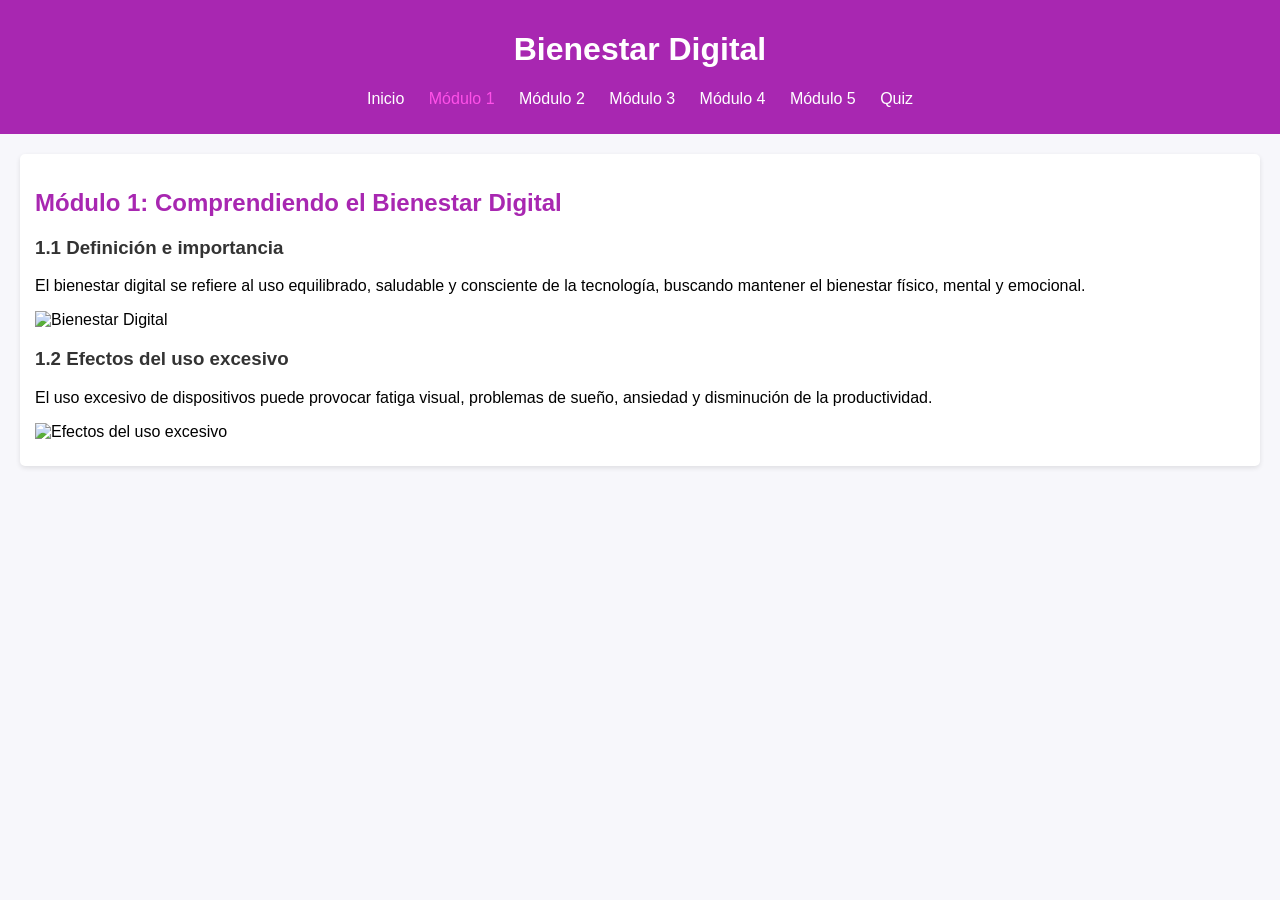
==== modulo1.html @ 59bbb8e1 "separando páginas" ====
<!DOCTYPE html>
<html lang="es">
<head>
    <meta charset="UTF-8">
    <title>Módulo 1 - Bienestar Digital</title>
    <link rel="stylesheet" href="style.css">
</head>

<body>

<header>
    <h1>Bienestar Digital</h1>
    <nav>
        <ul>
            <li><a href="index.html">Inicio</a></li>
            <li><a id="selected-item" href="modulo1.html">Módulo 1</a></li>
            <li><a href="modulo2.html">Módulo 2</a></li>
            <li><a href="modulo3.html">Módulo 3</a></li>
            <li><a href="modulo4.html">Módulo 4</a></li>
            <li><a href="modulo5.html">Módulo 5</a></li>
            <li><a href="quiz.html">Quiz</a></li>
        </ul>
    </nav>
</header>

<main>

<section>
    <h2>Módulo 1: Comprendiendo el Bienestar Digital</h2>

    <article>
        <h3>1.1 Definición e importancia</h3>
        <p>
            El bienestar digital se refiere al uso equilibrado, saludable y consciente de la tecnología,
            buscando mantener el bienestar físico, mental y emocional.
        </p>
        <img src="img/definicion.jpg" alt="Bienestar Digital">
    </article>

    <article>
        <h3>1.2 Efectos del uso excesivo</h3>
        <p>
            El uso excesivo de dispositivos puede provocar fatiga visual, problemas de sueño, ansiedad
            y disminución de la productividad.
        </p>
        <img src="img/efectos.jpg" alt="Efectos del uso excesivo">
    </article>

</section>

</main>

<script src="script.js"></script>
</body>
</html>
---- style.css ----
body {
    margin: 0;
    padding: 0;
    font-family: 'Segoe UI', Tahoma, sans-serif;
    background-color: #f7f7fb;
}

header {
    background-color: #a827b1;
    color: white;
    padding: 10px;
    text-align: center;
}

nav ul {
    list-style: none;
    padding: 0;
}

nav ul li {
    display: inline;
    margin: 0 10px;
}

nav ul li a {
    color: white;
    text-decoration: none;
}

main {
    padding: 20px;
}

section {
    margin-bottom: 30px;
    background-color: white;
    padding: 15px;
    border-radius: 5px;
    box-shadow: 0 2px 5px rgba(0, 0, 0, 0.1);
}

img {
    max-width: 100%;
    height: auto;
    display: block;
    margin: 10px 0;
}

#toHome {
    position: fixed;
    bottom: 20px;
    right: 20px;
    background-color: #a827b1;
    padding: 15px 20px;
    border-radius: 50px;
    text-decoration: none;
    font-size: 16px;
    font-weight: bold;
    box-shadow: 0 4px 6px rgba(0, 0, 0, 0.3);
    transition: all 0.3s ease;
    z-index: 1000;
}

#toHome a {
    text-decoration: none;
    color: white;
}

h1 {
    font-size: 32px;
}

h2 {
    color: #a827b1;
}

h3 {
    color: #333;
}

#selected-item {
    color: #ff50e9;
}
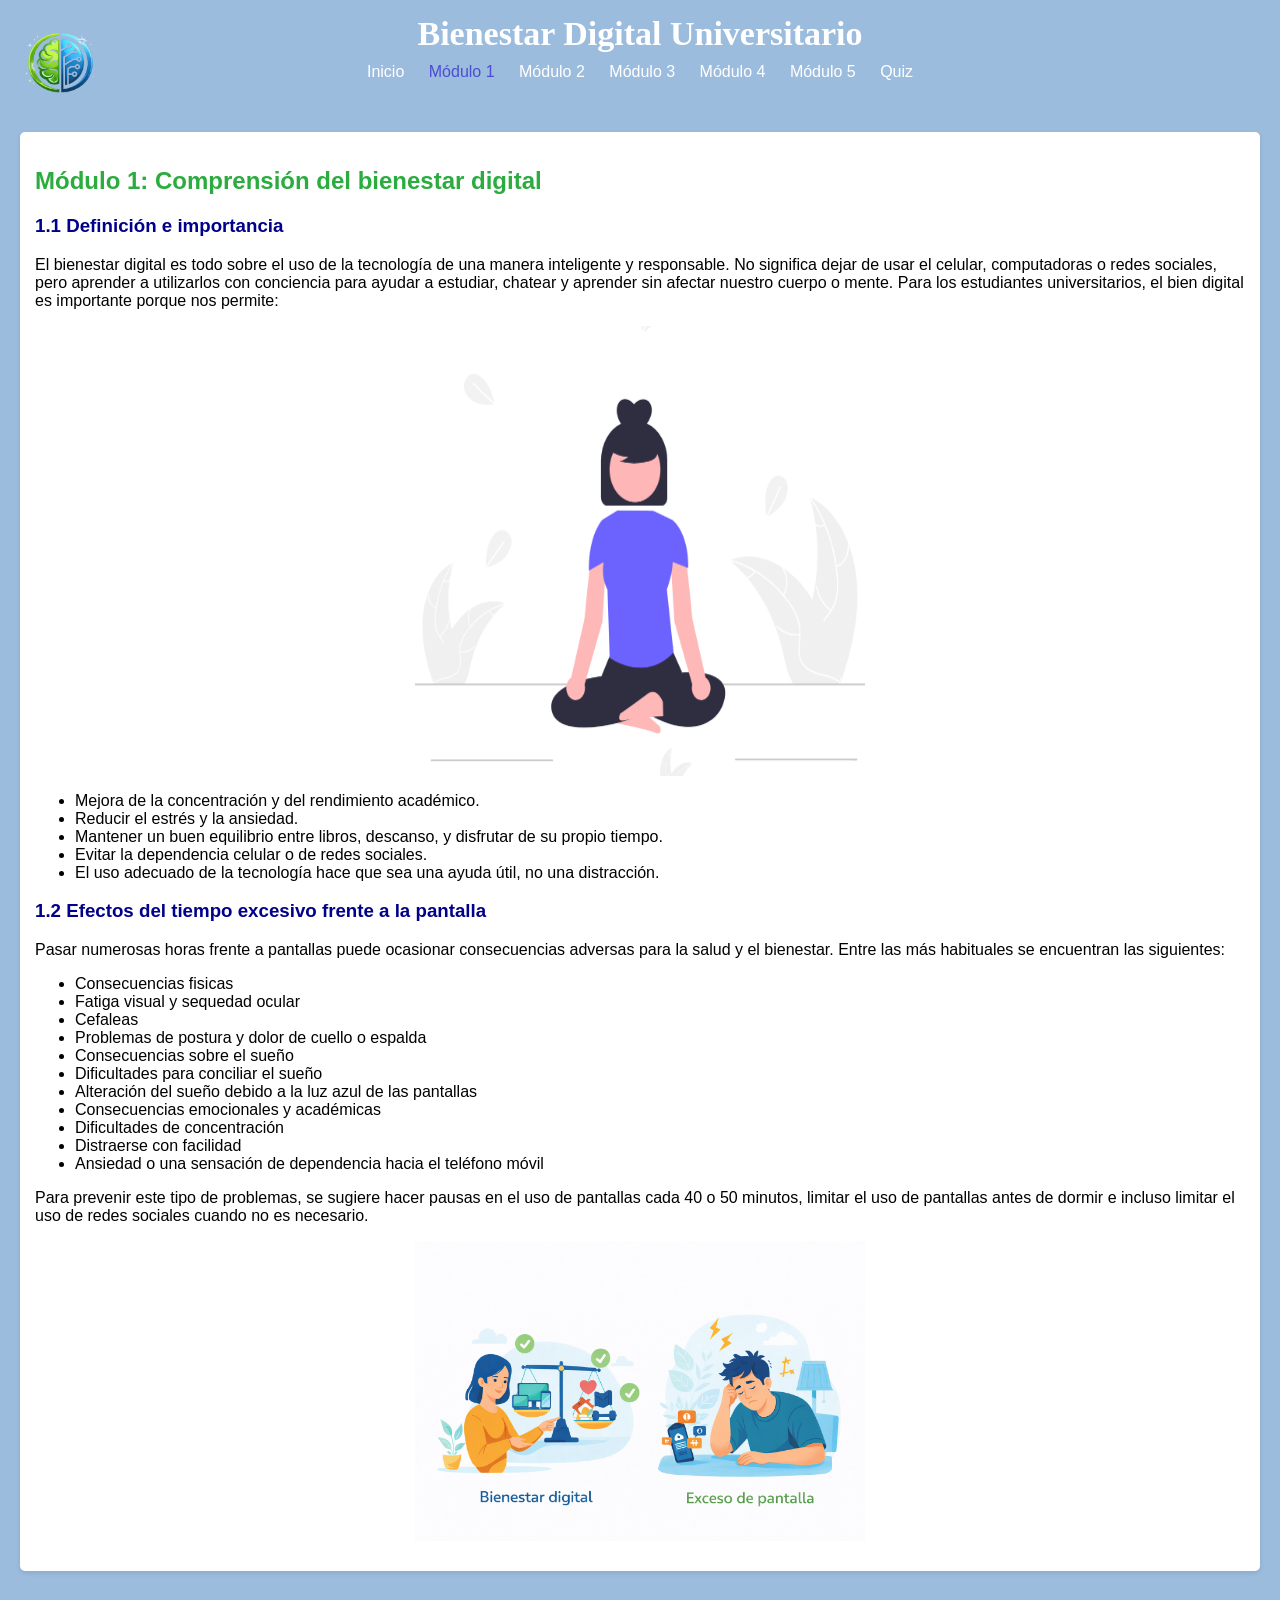
==== commit 06a6216d: "recursos" ====
--- a/modulo1.html
+++ b/modulo1.html
@@ -1,55 +1,102 @@
 <!DOCTYPE html>
+
 <html lang="es">
+
 <head>
     <meta charset="UTF-8">
-    <title>Módulo 1 - Bienestar Digital</title>
+    <title>Módulo 1 - Comprensión del bienestar digital</title>
     <link rel="stylesheet" href="style.css">
 </head>
 
 <body>
 
 <header>
-    <h1>Bienestar Digital</h1>
-    <nav>
-        <ul>
-            <li><a href="index.html">Inicio</a></li>
-            <li><a id="selected-item" href="modulo1.html">Módulo 1</a></li>
-            <li><a href="modulo2.html">Módulo 2</a></li>
-            <li><a href="modulo3.html">Módulo 3</a></li>
-            <li><a href="modulo4.html">Módulo 4</a></li>
-            <li><a href="modulo5.html">Módulo 5</a></li>
-            <li><a href="quiz.html">Quiz</a></li>
-        </ul>
-    </nav>
+    <img src="resources/Logo.png" alt="Logo" class="logo">
+    <h1>Bienestar Digital Universitario</h1>
+
+
+<nav>
+    <ul>
+        <li><a href="index.html">Inicio</a></li>
+        <li><a id="selected-item" href="modulo1.html">Módulo 1</a></li>
+        <li><a href="modulo2.html">Módulo 2</a></li>
+        <li><a href="modulo3.html">Módulo 3</a></li>
+        <li><a href="modulo4.html">Módulo 4</a></li>
+        <li><a href="modulo5.html">Módulo 5</a></li>
+        <li><a href="quiz.html">Quiz</a></li>
+    </ul>
+</nav>
+
 </header>
 
 <main>
 
 <section>
-    <h2>Módulo 1: Comprendiendo el Bienestar Digital</h2>
 
-    <article>
-        <h3>1.1 Definición e importancia</h3>
-        <p>
-            El bienestar digital se refiere al uso equilibrado, saludable y consciente de la tecnología,
-            buscando mantener el bienestar físico, mental y emocional.
-        </p>
-        <img src="img/definicion.jpg" alt="Bienestar Digital">
-    </article>
+<h2>Módulo 1: Comprensión del bienestar digital</h2>
 
-    <article>
-        <h3>1.2 Efectos del uso excesivo</h3>
-        <p>
-            El uso excesivo de dispositivos puede provocar fatiga visual, problemas de sueño, ansiedad
-            y disminución de la productividad.
-        </p>
-        <img src="img/efectos.jpg" alt="Efectos del uso excesivo">
-    </article>
+<article>
+
+<h3>1.1 Definición e importancia</h3>
+
+<p>
+El bienestar digital es todo sobre el uso de la tecnología de una manera inteligente y responsable.
+No significa dejar de usar el celular, computadoras o redes sociales, pero aprender a utilizarlos
+con conciencia para ayudar a estudiar, chatear y aprender sin afectar nuestro cuerpo o mente.
+Para los estudiantes universitarios, el bien digital es importante porque nos permite:
+</p>
+
+<img src="resources/Imagen 1.png" alt="Bienestar Digital" class="img1">
+
+<ul>
+<li>Mejora de la concentración y del rendimiento académico.</li>
+<li>Reducir el estrés y la ansiedad.</li>
+<li>Mantener un buen equilibrio entre libros, descanso, y disfrutar de su propio tiempo.</li>
+<li>Evitar la dependencia celular o de redes sociales.</li>
+<li>El uso adecuado de la tecnología hace que sea una ayuda útil, no una distracción.</li>
+</ul>
+
+</article>
+
+<article>
+
+<h3>1.2 Efectos del tiempo excesivo frente a la pantalla</h3>
+
+<p>
+Pasar numerosas horas frente a pantallas puede ocasionar consecuencias adversas para la salud y el
+bienestar. Entre las más habituales se encuentran las siguientes:
+</p>
+
+<ul>
+<li>Consecuencias fisicas</li>
+<li>Fatiga visual y sequedad ocular</li>
+<li>Cefaleas</li>
+<li>Problemas de postura y dolor de cuello o espalda</li>
+<li>Consecuencias sobre el sueño</li>
+<li>Dificultades para conciliar el sueño</li>
+<li>Alteración del sueño debido a la luz azul de las pantallas</li>
+<li>Consecuencias emocionales y académicas</li>
+<li>Dificultades de concentración</li>
+<li>Distraerse con facilidad</li>
+<li>Ansiedad o una sensación de dependencia hacia el teléfono móvil</li>
+</ul>
+<p>
+Para prevenir este tipo de problemas, se sugiere hacer pausas en el uso de pantallas cada 40 o 50
+minutos, limitar el uso de pantallas antes de dormir e incluso limitar el uso de redes sociales
+cuando no es necesario.
+</p>
+
+<img src="resources/Imagen 2.png" alt="Efectos del uso excesivo">
+
+
+
+</article>
 
 </section>
 
 </main>
 
 <script src="script.js"></script>
+
 </body>
-</html>+</html>
--- a/style.css
+++ b/style.css
@@ -2,14 +2,53 @@
     margin: 0;
     padding: 0;
     font-family: 'Segoe UI', Tahoma, sans-serif;
-    background-color: #f7f7fb;
+    background-color:#9cbcde;
+}
+/*#f7f7fb*/
+header {
+    background-color: #9cbcde;
+    color: white;
+    padding: 15px;
+    text-align: center;
+    position: relative;
 }
 
-header {
-    background-color: #a827b1;
+/* Logo a la izquierda */
+.logo {
+    position: absolute;
+    left: 20px;
+    top: 10px;
+    width: 80px;
+}
+
+/* Título centrado */
+header h1 {
+    margin: 0;
+    font-size: 34px;
+    font-family:cursive;
+  font-weight: 700;
+}
+
+/*Subtitulos*/
+article h3{
+    color:darkblue
+}
+/* Menú centrado debajo */
+nav ul {
+    list-style: none;
+    padding: 0;
+    margin-top: 10px;
+}
+
+nav ul li {
+    display: inline-block;
+    margin: 0 12px;
+}
+
+nav ul li a {
     color: white;
-    padding: 10px;
-    text-align: center;
+    text-decoration: none;
+    font-weight: 500;
 }
 
 nav ul {
@@ -39,11 +78,18 @@
     box-shadow: 0 2px 5px rgba(0, 0, 0, 0.1);
 }
 
+/*imagenes */
 img {
-    max-width: 100%;
+    max-width: 450px;   /* tamaño de las imágenes */
+    width: 100%;
     height: auto;
     display: block;
-    margin: 10px 0;
+    margin: 15px auto;  /* centra las imágenes */
+}
+
+.img1 {
+    margin: auto;
+    height: 450px;
 }
 
 #toHome {
@@ -71,7 +117,7 @@
 }
 
 h2 {
-    color: #a827b1;
+    color: #2bac3e;
 }
 
 h3 {
@@ -79,5 +125,5 @@
 }
 
 #selected-item {
-    color: #ff50e9;
+    color: #4c4cd4;
 }
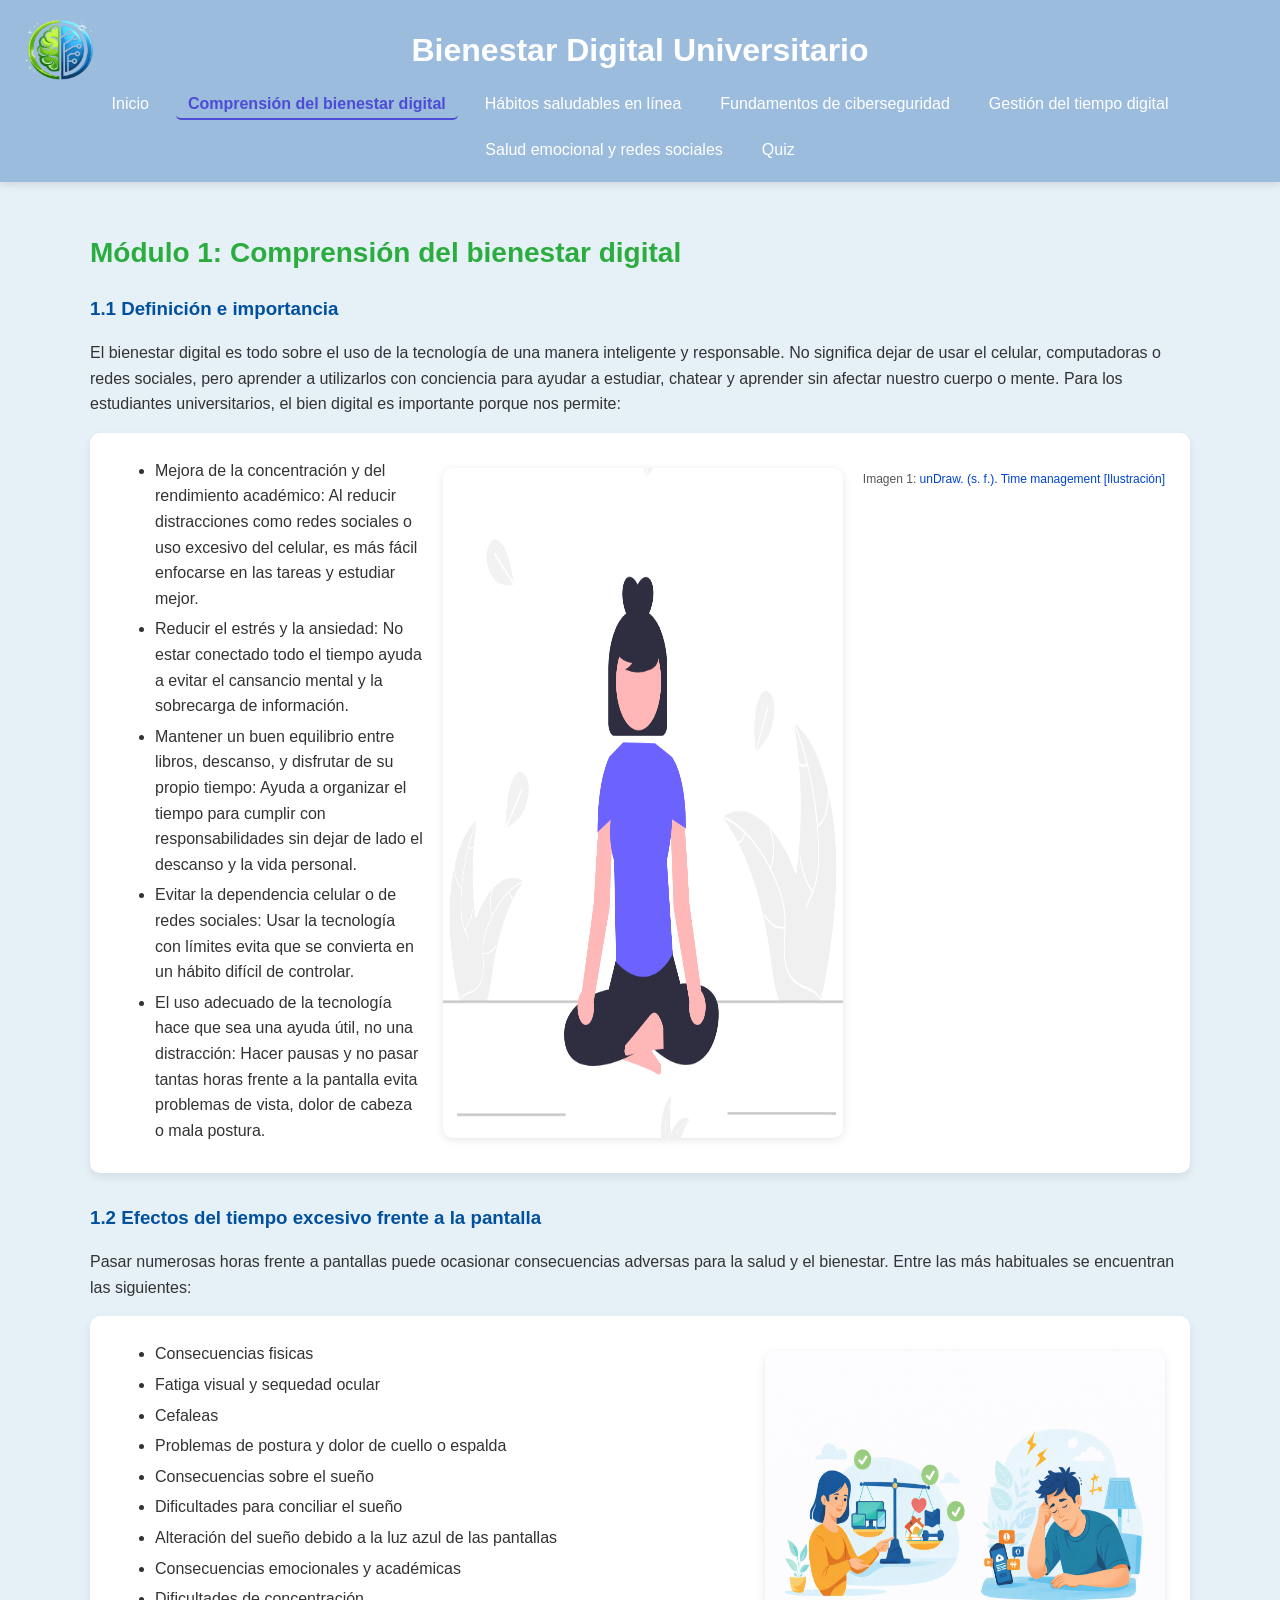
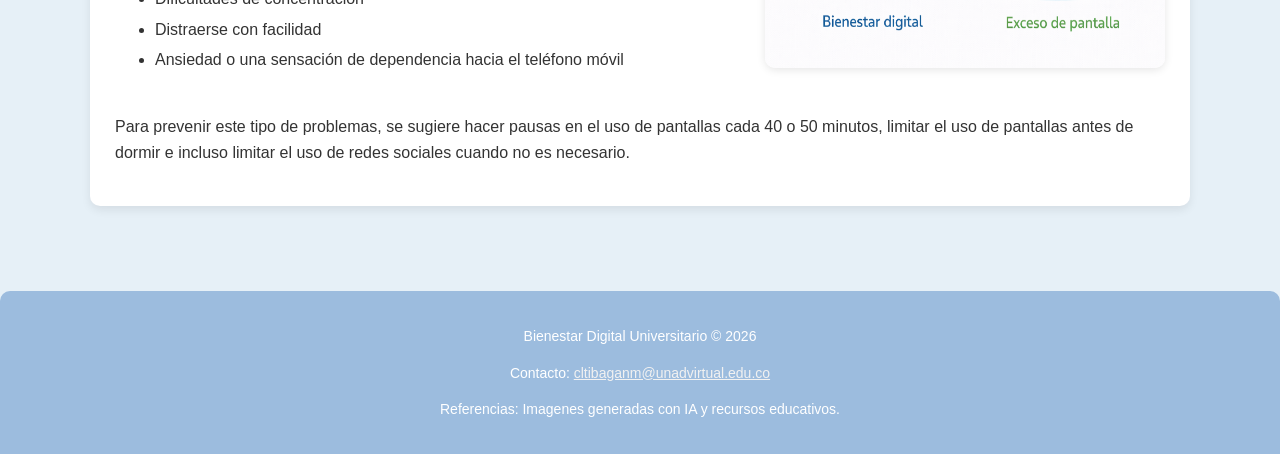
==== commit 93177f0d: "recursos" ====
--- a/modulo1.html
+++ b/modulo1.html
@@ -10,93 +10,104 @@
 
 <body>
 
-<header>
-    <img src="resources/Logo.png" alt="Logo" class="logo">
-    <h1>Bienestar Digital Universitario</h1>
-
-
-<nav>
-    <ul>
-        <li><a href="index.html">Inicio</a></li>
-        <li><a id="selected-item" href="modulo1.html">Módulo 1</a></li>
-        <li><a href="modulo2.html">Módulo 2</a></li>
-        <li><a href="modulo3.html">Módulo 3</a></li>
-        <li><a href="modulo4.html">Módulo 4</a></li>
-        <li><a href="modulo5.html">Módulo 5</a></li>
-        <li><a href="quiz.html">Quiz</a></li>
-    </ul>
-</nav>
-
-</header>
-
-<main>
-
-<section>
-
-<h2>Módulo 1: Comprensión del bienestar digital</h2>
-
-<article>
-
-<h3>1.1 Definición e importancia</h3>
-
-<p>
-El bienestar digital es todo sobre el uso de la tecnología de una manera inteligente y responsable.
-No significa dejar de usar el celular, computadoras o redes sociales, pero aprender a utilizarlos
-con conciencia para ayudar a estudiar, chatear y aprender sin afectar nuestro cuerpo o mente.
-Para los estudiantes universitarios, el bien digital es importante porque nos permite:
-</p>
-
-<img src="resources/Imagen 1.png" alt="Bienestar Digital" class="img1">
-
-<ul>
-<li>Mejora de la concentración y del rendimiento académico.</li>
-<li>Reducir el estrés y la ansiedad.</li>
-<li>Mantener un buen equilibrio entre libros, descanso, y disfrutar de su propio tiempo.</li>
-<li>Evitar la dependencia celular o de redes sociales.</li>
-<li>El uso adecuado de la tecnología hace que sea una ayuda útil, no una distracción.</li>
-</ul>
-
-</article>
-
-<article>
-
-<h3>1.2 Efectos del tiempo excesivo frente a la pantalla</h3>
-
-<p>
-Pasar numerosas horas frente a pantallas puede ocasionar consecuencias adversas para la salud y el
-bienestar. Entre las más habituales se encuentran las siguientes:
-</p>
-
-<ul>
-<li>Consecuencias fisicas</li>
-<li>Fatiga visual y sequedad ocular</li>
-<li>Cefaleas</li>
-<li>Problemas de postura y dolor de cuello o espalda</li>
-<li>Consecuencias sobre el sueño</li>
-<li>Dificultades para conciliar el sueño</li>
-<li>Alteración del sueño debido a la luz azul de las pantallas</li>
-<li>Consecuencias emocionales y académicas</li>
-<li>Dificultades de concentración</li>
-<li>Distraerse con facilidad</li>
-<li>Ansiedad o una sensación de dependencia hacia el teléfono móvil</li>
-</ul>
-<p>
-Para prevenir este tipo de problemas, se sugiere hacer pausas en el uso de pantallas cada 40 o 50
-minutos, limitar el uso de pantallas antes de dormir e incluso limitar el uso de redes sociales
-cuando no es necesario.
-</p>
-
-<img src="resources/Imagen 2.png" alt="Efectos del uso excesivo">
 
 
 
-</article>
+    <header>
+        <img src="resources/Logo.png" alt="Logo" class="logo">
+        <h1>Bienestar Digital Universitario</h1>
 
-</section>
 
-</main>
+        <nav>
+            <ul>
+                <li><a href="index.html">Inicio</a></li>
+                <li><a id="selected-item" href="modulo1.html">Comprensión del bienestar digital</a></li>
+                <li><a href="modulo2.html">Hábitos saludables en línea</a></li>
+                <li><a href="modulo3.html">Fundamentos de ciberseguridad</a></li>
+                <li><a href="modulo4.html">Gestión del tiempo digital</a></li>
+                <li><a href="modulo5.html">Salud emocional y redes sociales</a></li>
+                <li><a href="quiz.html">Quiz</a></li>
+            </ul>
+        </nav>
 
-<script src="script.js"></script>
+    </header>
 
+    <main>
+
+
+
+        <h2>Módulo 1: Comprensión del bienestar digital</h2>
+
+        <article>
+
+            <h3>1.1 Definición e importancia</h3>
+
+            <p>
+                El bienestar digital es todo sobre el uso de la tecnología de una manera inteligente y responsable.
+                No significa dejar de usar el celular, computadoras o redes sociales, pero aprender a utilizarlos
+                con conciencia para ayudar a estudiar, chatear y aprender sin afectar nuestro cuerpo o mente.
+                Para los estudiantes universitarios, el bien digital es importante porque nos permite:
+            </p>
+            <section class="contenedores">
+                <ul>
+                    <li>Mejora de la concentración y del rendimiento académico: Al reducir distracciones como redes sociales o uso excesivo del celular, es más fácil enfocarse en las tareas y estudiar mejor.</li>
+                    <li>Reducir el estrés y la ansiedad: No estar conectado todo el tiempo ayuda a evitar el cansancio mental y la sobrecarga de información.</li>
+                    <li>Mantener un buen equilibrio entre libros, descanso, y disfrutar de su propio tiempo: Ayuda a organizar el tiempo para cumplir con responsabilidades sin dejar de lado el descanso y la vida personal.</li>
+                    <li>Evitar la dependencia celular o de redes sociales: Usar la tecnología con límites evita que se convierta en un hábito difícil de controlar.</li>
+                    <li>El uso adecuado de la tecnología hace que sea una ayuda útil, no una distracción: Hacer pausas y no pasar tantas horas frente a la pantalla evita problemas de vista, dolor de cabeza o mala postura.</li>
+                </ul>
+                <img src="resources/Imagen 1.png" alt="Bienestar Digital">
+                <p class="ref">
+                    Imagen 1:
+                    <a href="https://undraw.co/illustrations" target="_blank">
+                        unDraw. (s. f.). Time management [Ilustración]
+                    </a>
+                </p>
+            </section>
+
+
+        </article>
+
+        <article>
+
+            <h3>1.2 Efectos del tiempo excesivo frente a la pantalla</h3>
+
+            <p>
+                Pasar numerosas horas frente a pantallas puede ocasionar consecuencias adversas para la salud y el
+                bienestar. Entre las más habituales se encuentran las siguientes:
+            </p>
+            <section class="contenedores">
+                <ul>
+                    <li>Consecuencias fisicas</li>
+                    <li>Fatiga visual y sequedad ocular</li>
+                    <li>Cefaleas</li>
+                    <li>Problemas de postura y dolor de cuello o espalda</li>
+                    <li>Consecuencias sobre el sueño</li>
+                    <li>Dificultades para conciliar el sueño</li>
+                    <li>Alteración del sueño debido a la luz azul de las pantallas</li>
+                    <li>Consecuencias emocionales y académicas</li>
+                    <li>Dificultades de concentración</li>
+                    <li>Distraerse con facilidad</li>
+                    <li>Ansiedad o una sensación de dependencia hacia el teléfono móvil</li>
+                </ul>
+                <img src="resources/Imagen 2.png" alt="Efectos del uso excesivo">
+
+
+                <p>
+                    Para prevenir este tipo de problemas, se sugiere hacer pausas en el uso de pantallas cada 40 o
+                    50
+                    minutos, limitar el uso de pantallas antes de dormir e incluso limitar el uso de redes sociales
+                    cuando no es necesario.
+                </p>
+            </section>
+        </article>
+    </main>
+    <script src="script.js"></script>
 </body>
-</html>
+<footer>
+    <p>Bienestar Digital Universitario &copy; 2026</p>
+    <p>Contacto: <a href="mailto:cltibaganm@unadvirtual.edu.co">cltibaganm@unadvirtual.edu.co</a></p>
+    <p>Referencias: Imagenes generadas con IA y recursos educativos.</p>
+</footer>
+
+</html>
--- a/style.css
+++ b/style.css
@@ -1,129 +1,257 @@
+/* ESTILOS GENERALES  */
+
 body {
     margin: 0;
     padding: 0;
-    font-family: 'Segoe UI', Tahoma, sans-serif;
-    background-color:#9cbcde;
-}
-/*#f7f7fb*/
+    font-family: "Montserrat", sans-serif;
+    background-color: #e6f0f7;
+    color: #333;
+    line-height: 1.6;
+}
+
+main {
+    padding: 25px;
+    max-width: 1100px;
+    margin: 0 auto;
+}
+
+ul {
+    margin: 0%;
+}
+
+ul li {
+    margin-bottom: 5px;
+}
+
+/*TITULO*/
+
+.titulo {
+    font-family: "Nunito", sans-serif;
+    font-optical-sizing: auto;
+    font-weight: 900;
+    font-style: normal;
+}
+
+/* HEADER */
+
 header {
     background-color: #9cbcde;
     color: white;
-    padding: 15px;
+    padding: 15px 20px;
+    position: relative;
+    display: flex;
+    align-items: center;
+    justify-content: center;
+    flex-direction: column;
+    box-shadow: 0 3px 8px rgba(0, 0, 0, 0.1);
+}
+
+header h1 {
+    margin: 10px 0 0 0;
+    font-size: 32px;
+    font-weight: 700;
     text-align: center;
-    position: relative;
-}
-
-/* Logo a la izquierda */
+}
+
 .logo {
     position: absolute;
     left: 20px;
-    top: 10px;
+    top: 2px;
     width: 80px;
-}
-
-/* Título centrado */
-header h1 {
-    margin: 0;
-    font-size: 34px;
-    font-family:cursive;
-  font-weight: 700;
-}
-
-/*Subtitulos*/
-article h3{
-    color:darkblue
-}
-/* Menú centrado debajo */
+    height: auto;
+    box-shadow: none;
+}
+
+/* BARRA NAVEGACIÓN */
+
 nav ul {
     list-style: none;
     padding: 0;
-    margin-top: 10px;
-}
-
-nav ul li {
-    display: inline-block;
-    margin: 0 12px;
+    margin: 15px 0 0 0;
+    display: flex;
+    flex-wrap: wrap;
+    justify-content: center;
+    gap: 15px;
 }
 
 nav ul li a {
     color: white;
     text-decoration: none;
     font-weight: 500;
-}
-
-nav ul {
-    list-style: none;
-    padding: 0;
-}
-
-nav ul li {
-    display: inline;
-    margin: 0 10px;
-}
-
-nav ul li a {
-    color: white;
-    text-decoration: none;
-}
-
-main {
-    padding: 20px;
-}
+    padding: 6px 12px;
+    border-radius: 5px;
+    transition: all 0.3s ease;
+}
+
+nav ul li a:hover {
+    background-color: rgba(255, 255, 255, 0.3);
+}
+
+#selected-item {
+    color: #4c4cd4;
+    font-weight: bold;
+    border-bottom: 2px solid #4c4cd4;
+}
+
+/* SECCIONES */
 
 section {
     margin-bottom: 30px;
-    background-color: white;
-    padding: 15px;
-    border-radius: 5px;
-    box-shadow: 0 2px 5px rgba(0, 0, 0, 0.1);
-}
-
-/*imagenes */
+    background-color: #ffffff;
+    padding: 25px;
+    border-radius: 10px;
+    box-shadow: 0 4px 10px rgba(0, 0, 0, 0.08);
+}
+
+h1 {
+    font-size: 36px;
+}
+
+h2 {
+    color: #2bac3e;
+    font-size: 28px;
+    margin-bottom: 15px;
+}
+
+h3 {
+    color: #1a1a7a;
+    margin-bottom: 10px;
+}
+
+.subtitulos {
+    font-weight: 700;
+}
+
+article h3 {
+    color: #00509e;
+}
+
+/* IMÁGENES */
+
 img {
-    max-width: 450px;   /* tamaño de las imágenes */
-    width: 100%;
+    max-width: 100%;
     height: auto;
     display: block;
-    margin: 15px auto;  /* centra las imágenes */
-}
-
-.img1 {
-    margin: auto;
-    height: 450px;
-}
-
-#toHome {
-    position: fixed;
-    bottom: 20px;
-    right: 20px;
-    background-color: #a827b1;
-    padding: 15px 20px;
-    border-radius: 50px;
+    margin: 10px auto;
+    border-radius: 10px;
+    box-shadow: 0 2px 8px rgba(0, 0, 0, 0.1);
+}
+
+/*REFERENCIAS IMAGENES*/
+.img-ref {
+    display: flex;
+    flex-direction: column;
+    align-items: center;
+    max-width: 400px;
+}
+
+.ref {
+    font-size: 12px;
+    text-align: center;
+    color: #555;
+
+
+}
+
+.ref a {
+    color: #0044cc;
     text-decoration: none;
+}
+
+.ref a:hover {
+    text-decoration: underline;
+}
+
+/* INDEX MODULOS*/
+.contenedores {
+    display: flex;
+    flex-wrap: wrap;
+    justify-content: space-between;
+    gap: 20px;
+}
+
+.contenedores ul {
+    flex: 1;
+    min-width: 250px;
+}
+
+.contenedores img {
+    flex: 1;
+    max-width: 400px;
+}
+
+/* BOTÓN VIDEO */
+
+.btn-video {
+    display: inline-block;
+    padding: 12px 25px;
+    background-color: #ff0000;
+    color: white;
+    font-weight: bold;
+    text-decoration: none;
+    border-radius: 5px;
+    transition: background-color 0.3s;
+    margin-top: 10px;
+}
+
+.btn-video:hover {
+    background-color: #cc0000;
+}
+
+/* QUIZ */
+
+.quiz-section {
+    background: #ffffff;
+    padding: 15px;
+    margin: 20px;
+    border-radius: 8px;
+}
+
+.quiz-title {
+    color: #2bac3e;
+    margin-bottom: 10px;
+}
+
+.quiz-form p {
+    font-weight: bold;
+    margin-top: 10px;
+}
+
+.quiz-button {
+    background-color: #0b3d91;
+    color: white;
+    border: none;
+    padding: 8px 15px;
+    margin-top: 10px;
+    border-radius: 5px;
+    cursor: pointer;
+}
+
+.quiz-button:hover {
+    background-color: #2bac3e;
+}
+
+.quiz-resultado {
+    margin-top: 15px;
     font-size: 16px;
     font-weight: bold;
-    box-shadow: 0 4px 6px rgba(0, 0, 0, 0.3);
-    transition: all 0.3s ease;
-    z-index: 1000;
-}
-
-#toHome a {
-    text-decoration: none;
-    color: white;
-}
-
-h1 {
-    font-size: 32px;
-}
-
-h2 {
-    color: #2bac3e;
-}
-
-h3 {
-    color: #333;
-}
-
-#selected-item {
-    color: #4c4cd4;
+    color: green;
+}
+
+/* FOOTER */
+
+footer {
+    background-color: #9cbcde;
+    color: white;
+    text-align: center;
+    padding: 20px;
+    font-size: 14px;
+    margin-top: 30px;
+    border-top-left-radius: 10px;
+    border-top-right-radius: 10px;
+}
+
+footer a {
+    color: #f1f1f1;
+    text-decoration: underline;
 }
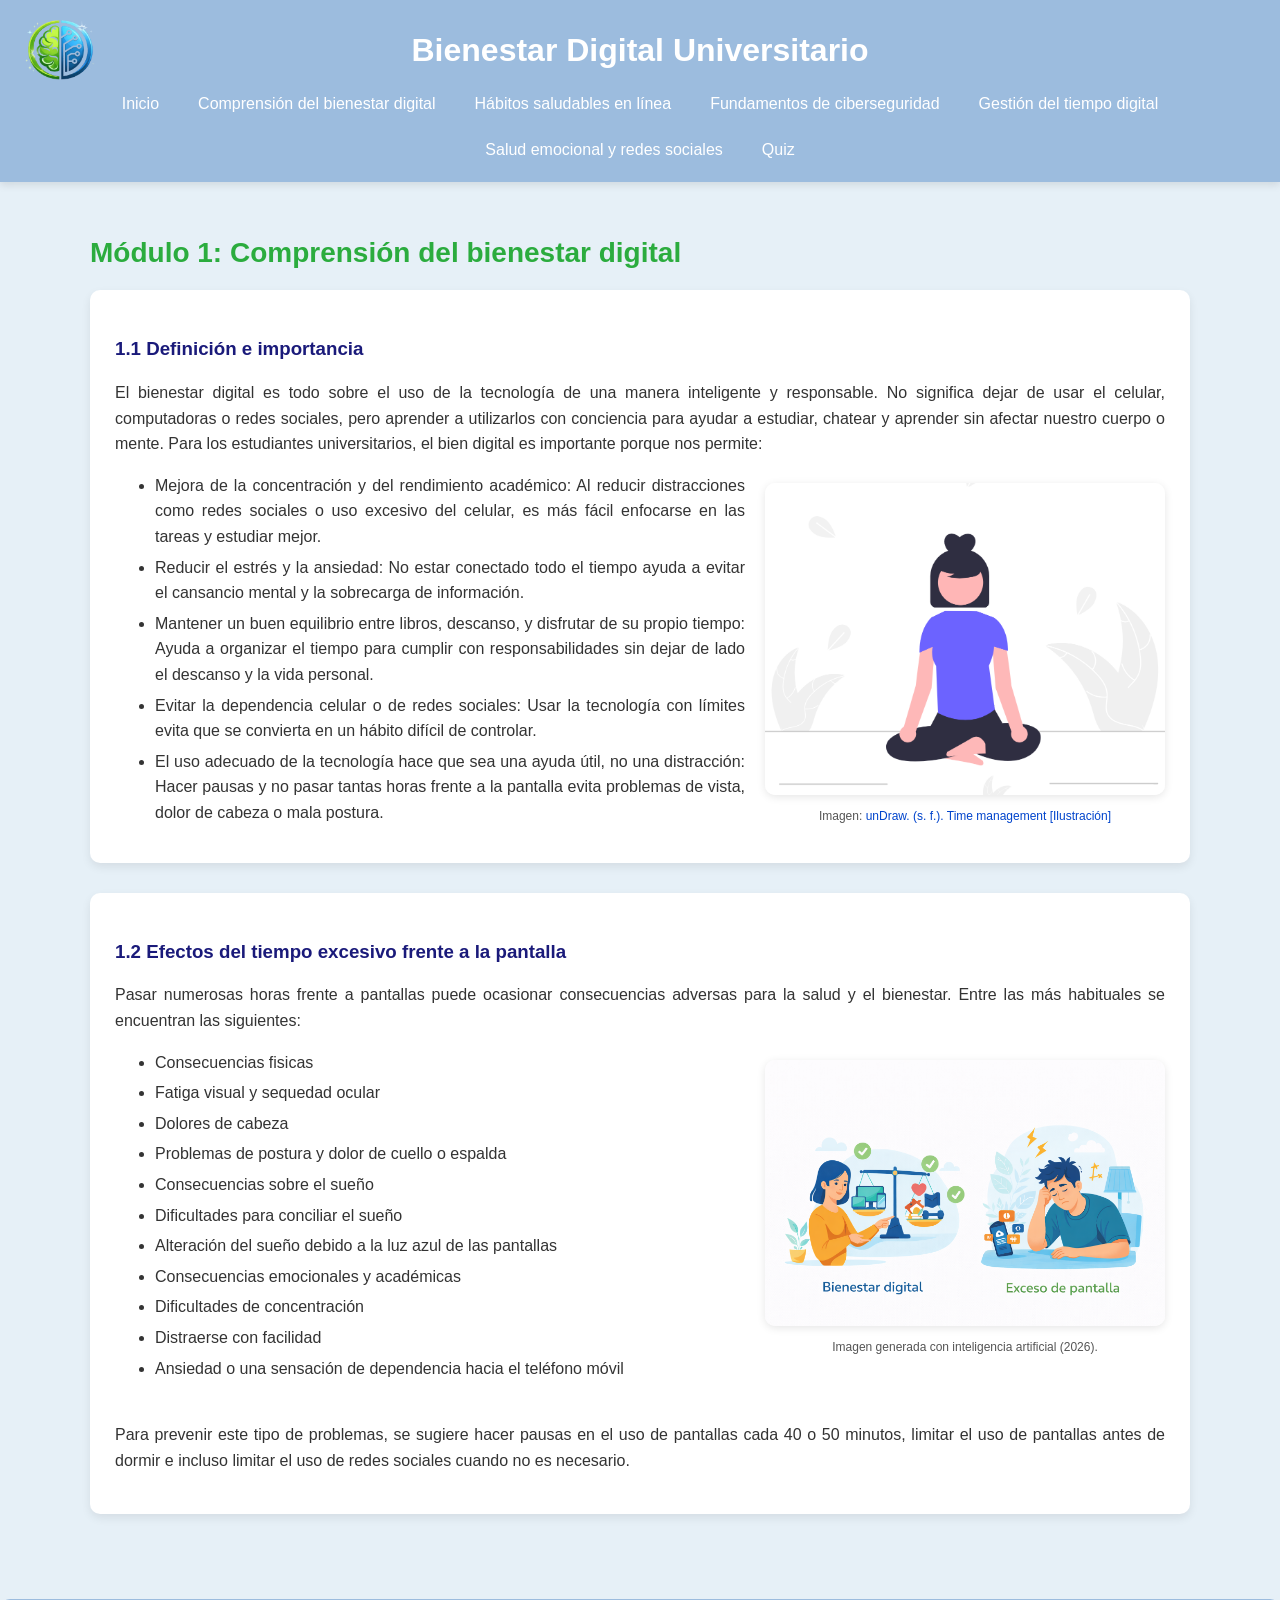
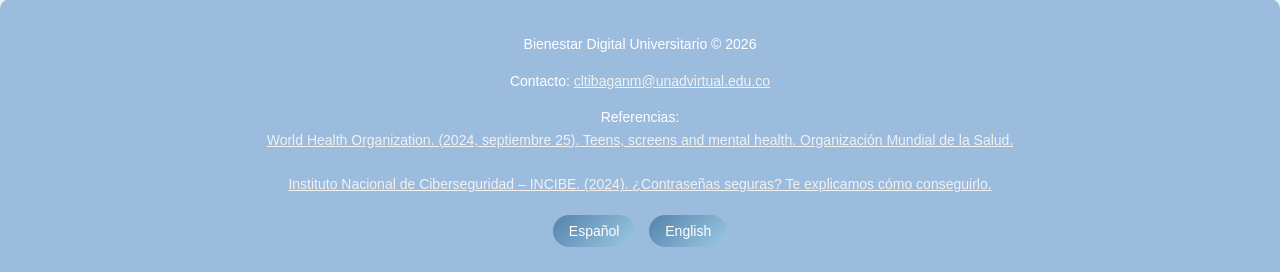
==== commit fde70cfb: "recursos" ====
--- a/modulo1.html
+++ b/modulo1.html
@@ -10,104 +10,146 @@
 
 <body>
 
-
-
-
     <header>
         <img src="resources/Logo.png" alt="Logo" class="logo">
-        <h1>Bienestar Digital Universitario</h1>
-
+        <h1 id="titulo">Bienestar Digital Universitario</h1>
 
         <nav>
             <ul>
-                <li><a href="index.html">Inicio</a></li>
-                <li><a id="selected-item" href="modulo1.html">Comprensión del bienestar digital</a></li>
-                <li><a href="modulo2.html">Hábitos saludables en línea</a></li>
-                <li><a href="modulo3.html">Fundamentos de ciberseguridad</a></li>
-                <li><a href="modulo4.html">Gestión del tiempo digital</a></li>
-                <li><a href="modulo5.html">Salud emocional y redes sociales</a></li>
-                <li><a href="quiz.html">Quiz</a></li>
+                <li><a id="nav-inicio" href="index.html">Inicio</a></li>
+                <li><a id="nav-mod1" href="modulo1.html">Comprensión del bienestar digital</a></li>
+                <li><a id="nav-mod2" href="modulo2.html">Hábitos saludables en línea</a></li>
+                <li><a id="nav-mod3" href="modulo3.html">Fundamentos de ciberseguridad</a></li>
+                <li><a id="nav-mod4" href="modulo4.html">Gestión del tiempo digital</a></li>
+                <li><a id="nav-mod5" href="modulo5.html">Salud emocional y redes sociales</a></li>
+                <li><a id="nav-quiz" href="quiz.html">Quiz</a></li>
             </ul>
         </nav>
-
     </header>
 
     <main>
 
+        <h2 id="mod1-titulo">Módulo 1: Comprensión del bienestar digital</h2>
 
+        <section>
+            <!-- SUBSECCIÓN 1 -->
+            <h3 id="sub1">1.1 Definición e importancia</h3>
 
-        <h2>Módulo 1: Comprensión del bienestar digital</h2>
-
-        <article>
-
-            <h3>1.1 Definición e importancia</h3>
-
-            <p>
+            <p id="sub1-texto">
                 El bienestar digital es todo sobre el uso de la tecnología de una manera inteligente y responsable.
                 No significa dejar de usar el celular, computadoras o redes sociales, pero aprender a utilizarlos
                 con conciencia para ayudar a estudiar, chatear y aprender sin afectar nuestro cuerpo o mente.
                 Para los estudiantes universitarios, el bien digital es importante porque nos permite:
             </p>
-            <section class="contenedores">
+
+            <div class="contenedores">
                 <ul>
-                    <li>Mejora de la concentración y del rendimiento académico: Al reducir distracciones como redes sociales o uso excesivo del celular, es más fácil enfocarse en las tareas y estudiar mejor.</li>
-                    <li>Reducir el estrés y la ansiedad: No estar conectado todo el tiempo ayuda a evitar el cansancio mental y la sobrecarga de información.</li>
-                    <li>Mantener un buen equilibrio entre libros, descanso, y disfrutar de su propio tiempo: Ayuda a organizar el tiempo para cumplir con responsabilidades sin dejar de lado el descanso y la vida personal.</li>
-                    <li>Evitar la dependencia celular o de redes sociales: Usar la tecnología con límites evita que se convierta en un hábito difícil de controlar.</li>
-                    <li>El uso adecuado de la tecnología hace que sea una ayuda útil, no una distracción: Hacer pausas y no pasar tantas horas frente a la pantalla evita problemas de vista, dolor de cabeza o mala postura.</li>
+                    <li id="li1">Mejora de la concentración y del rendimiento académico: Al reducir distracciones como
+                        redes
+                        sociales o uso excesivo del celular, es más fácil enfocarse en las tareas y estudiar mejor.</li>
+                    <li id="li2">Reducir el estrés y la ansiedad: No estar conectado todo el tiempo ayuda a evitar el
+                        cansancio
+                        mental y la sobrecarga de información.</li>
+                    <li id="li3">Mantener un buen equilibrio entre libros, descanso, y disfrutar de su propio tiempo:
+                        Ayuda a
+                        organizar el tiempo para cumplir con responsabilidades sin dejar de lado el descanso y la vida
+                        personal.</li>
+                    <li id="li4">Evitar la dependencia celular o de redes sociales: Usar la tecnología con límites evita
+                        que se
+                        convierta en un hábito difícil de controlar.</li>
+                    <li id="li5">El uso adecuado de la tecnología hace que sea una ayuda útil, no una distracción: Hacer
+                        pausas y
+                        no pasar tantas horas frente a la pantalla evita problemas de vista, dolor de cabeza o mala
+                        postura.</li>
                 </ul>
-                <img src="resources/Imagen 1.png" alt="Bienestar Digital">
-                <p class="ref">
-                    Imagen 1:
-                    <a href="https://undraw.co/illustrations" target="_blank">
-                        unDraw. (s. f.). Time management [Ilustración]
-                    </a>
-                </p>
-            </section>
 
+                <!-- IMAGEN Y REFERENCIA -->
+                <div>
+                    <img src="resources/Imagen 1.png" alt="Bienestar Digital">
+                    <p class="ref">
+                        Imagen:
+                        <a href="https://undraw.co/illustrations" target="_blank">
+                            unDraw. (s. f.). Time management [Ilustración]
+                        </a>
+                    </p>
+                </div>
 
-        </article>
+            </div>
+        </section>
 
-        <article>
+        <!-- SUBSECCIÓN 2 -->
+        <section>
 
-            <h3>1.2 Efectos del tiempo excesivo frente a la pantalla</h3>
+            <h3 id="sub2">1.2 Efectos del tiempo excesivo frente a la pantalla</h3>
 
-            <p>
+            <p id="sub2-texto">
                 Pasar numerosas horas frente a pantallas puede ocasionar consecuencias adversas para la salud y el
                 bienestar. Entre las más habituales se encuentran las siguientes:
             </p>
-            <section class="contenedores">
+
+            <div class="contenedores">
                 <ul>
-                    <li>Consecuencias fisicas</li>
-                    <li>Fatiga visual y sequedad ocular</li>
-                    <li>Cefaleas</li>
-                    <li>Problemas de postura y dolor de cuello o espalda</li>
-                    <li>Consecuencias sobre el sueño</li>
-                    <li>Dificultades para conciliar el sueño</li>
-                    <li>Alteración del sueño debido a la luz azul de las pantallas</li>
-                    <li>Consecuencias emocionales y académicas</li>
-                    <li>Dificultades de concentración</li>
-                    <li>Distraerse con facilidad</li>
-                    <li>Ansiedad o una sensación de dependencia hacia el teléfono móvil</li>
+                    <li id="li6">Consecuencias fisicas</li>
+                    <li id="li7">Fatiga visual y sequedad ocular</li>
+                    <li id="li8">Dolores de cabeza</li>
+                    <li id="li9">Problemas de postura y dolor de cuello o espalda</li>
+                    <li id="li10">Consecuencias sobre el sueño</li>
+                    <li id="li11">Dificultades para conciliar el sueño</li>
+                    <li id="li12">Alteración del sueño debido a la luz azul de las pantallas</li>
+                    <li id="li13">Consecuencias emocionales y académicas</li>
+                    <li id="li14">Dificultades de concentración</li>
+                    <li id="li15">Distraerse con facilidad</li>
+                    <li id="li16">Ansiedad o una sensación de dependencia hacia el teléfono móvil</li>
                 </ul>
-                <img src="resources/Imagen 2.png" alt="Efectos del uso excesivo">
 
+                <div>
+                    <!-- IMAGEN Y REFERENCIA -->
+                    <img src="resources/Imagen 2.png" alt="Efectos del uso excesivo">
+                    <p class="ref">
+                        Imagen generada con inteligencia artificial (2026).
+                    </p>
+                </div>
 
-                <p>
+                <p id="sub2-final">
                     Para prevenir este tipo de problemas, se sugiere hacer pausas en el uso de pantallas cada 40 o
-                    50
-                    minutos, limitar el uso de pantallas antes de dormir e incluso limitar el uso de redes sociales
+                    50 minutos, limitar el uso de pantallas antes de dormir e incluso limitar el uso de redes sociales
                     cuando no es necesario.
                 </p>
-            </section>
-        </article>
+            </div>
+        </section>
     </main>
-    <script src="script.js"></script>
+
+    <footer>
+        <p id="footer-copy">Bienestar Digital Universitario &copy; 2026</p>
+
+        <p id="footer-contacto">
+            Contacto:
+            <a href="mailto:cltibaganm@unadvirtual.edu.co">
+                cltibaganm@unadvirtual.edu.co
+            </a>
+        </p>
+
+        <p id="footer-referencias">
+            Referencias:
+            <br>
+            <a href="https://www.who.int/europe/news/item/25-09-2024-teens--screens-and-mental-health" target="_blank">
+                World Health Organization. (2024, septiembre 25). Teens, screens and mental health. Organización Mundial de la Salud.
+            </a>
+            <br><br>
+            <a href="https://www.incibe.es/ciudadania/blog/contrasenas-seguras-te-explicamos-como-conseguirlo"
+                target="_blank">
+                Instituto Nacional de Ciberseguridad – INCIBE. (2024). ¿Contraseñas seguras? Te explicamos cómo
+                conseguirlo.
+            </a>
+        </p>
+
+        <!-- Botones de idioma -->
+        <div>
+            <button onclick="cambiarIdioma('es')">Español</button>
+            <button onclick="cambiarIdioma('en')">English</button>
+        </div>
+    </footer>
+    <script src="modulo1.js"></script>
 </body>
-<footer>
-    <p>Bienestar Digital Universitario &copy; 2026</p>
-    <p>Contacto: <a href="mailto:cltibaganm@unadvirtual.edu.co">cltibaganm@unadvirtual.edu.co</a></p>
-    <p>Referencias: Imagenes generadas con IA y recursos educativos.</p>
-</footer>
 
 </html>
--- a/style.css
+++ b/style.css
@@ -1,5 +1,4 @@
 /* ESTILOS GENERALES  */
-
 body {
     margin: 0;
     padding: 0;
@@ -7,6 +6,7 @@
     background-color: #e6f0f7;
     color: #333;
     line-height: 1.6;
+    text-align: justify;
 }
 
 main {
@@ -25,7 +25,7 @@
 
 /*TITULO*/
 
-.titulo {
+#titulo {
     font-family: "Nunito", sans-serif;
     font-optical-sizing: auto;
     font-weight: 900;
@@ -194,6 +194,18 @@
     margin-top: 10px;
 }
 
+/*BOTONES ESPAÑOL/INGLES*/
+button {
+    background: linear-gradient(135deg, #5383a8, #9cc9e6);
+    color: #fff;
+    border: none;
+    padding: 8px 16px;
+    margin: 5px;
+    border-radius: 20px;
+    cursor: pointer;
+    font-size: 14px;
+}
+
 .btn-video:hover {
     background-color: #cc0000;
 }
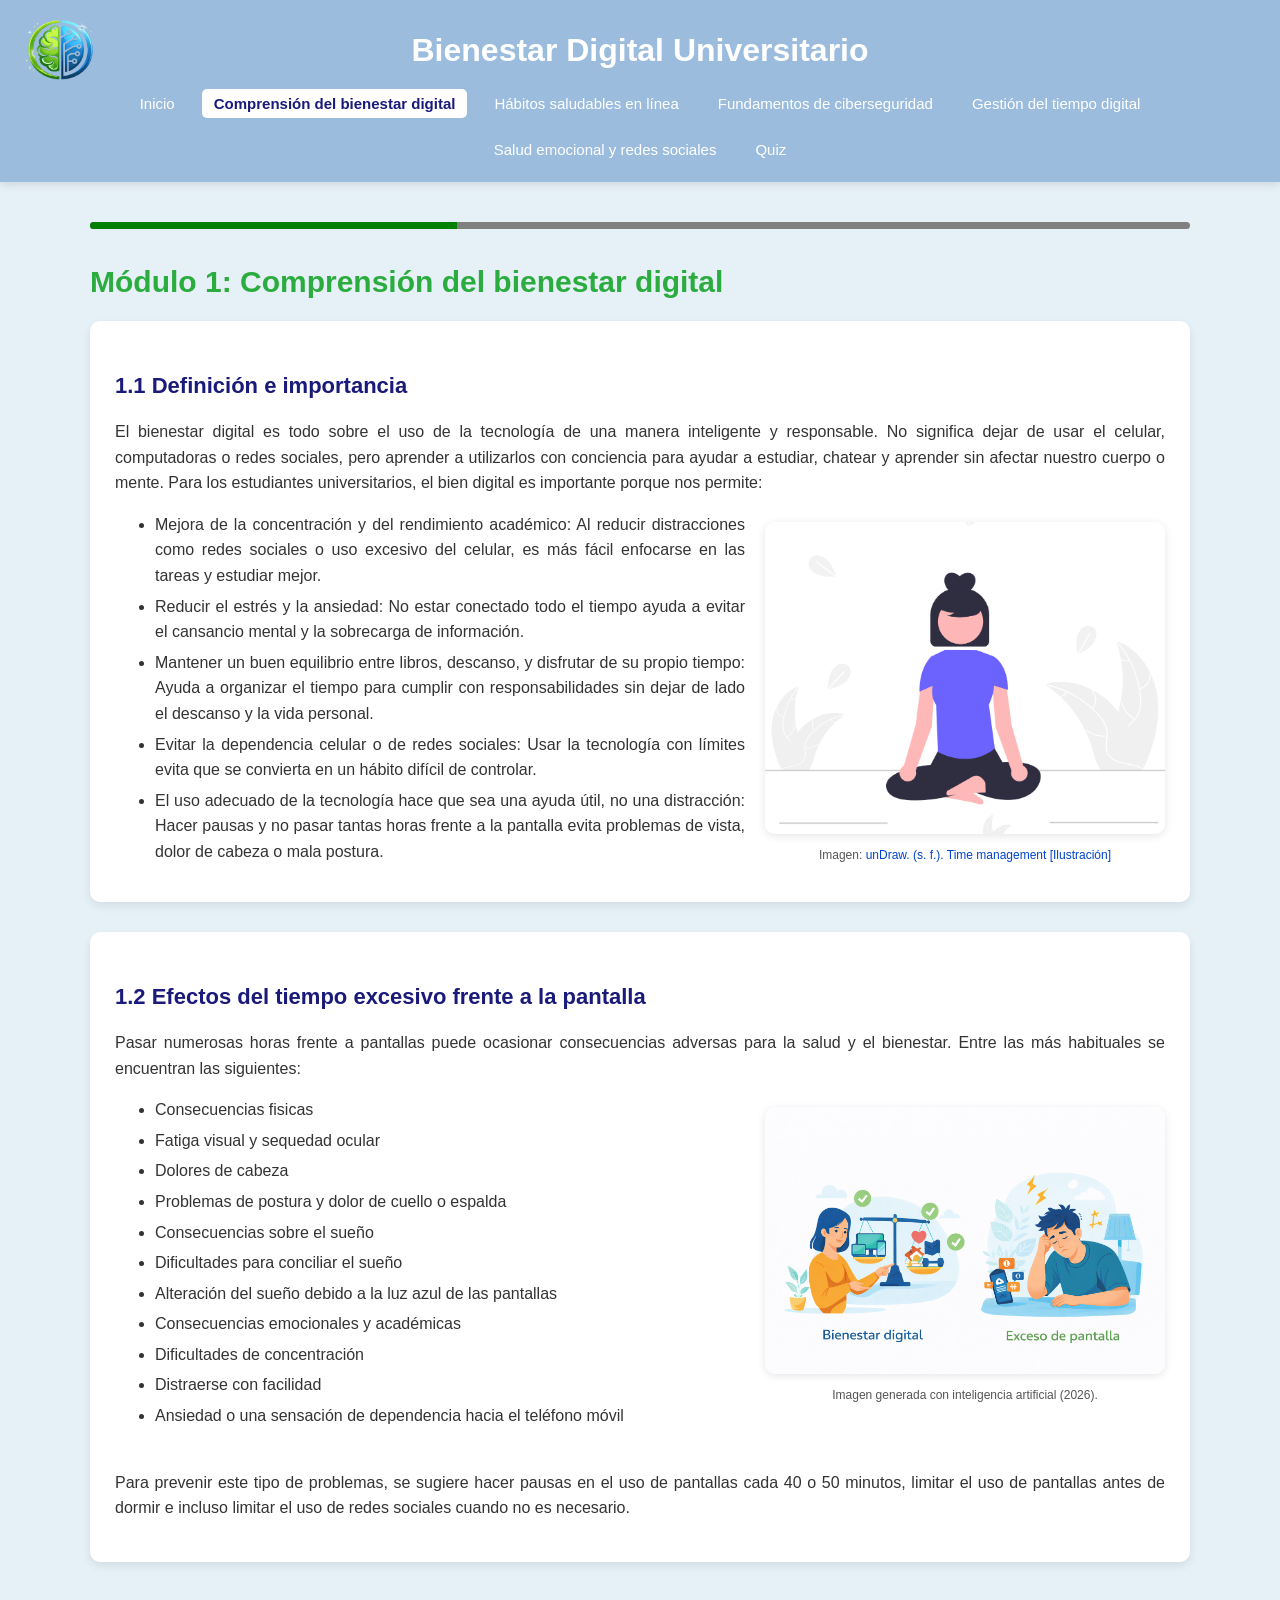
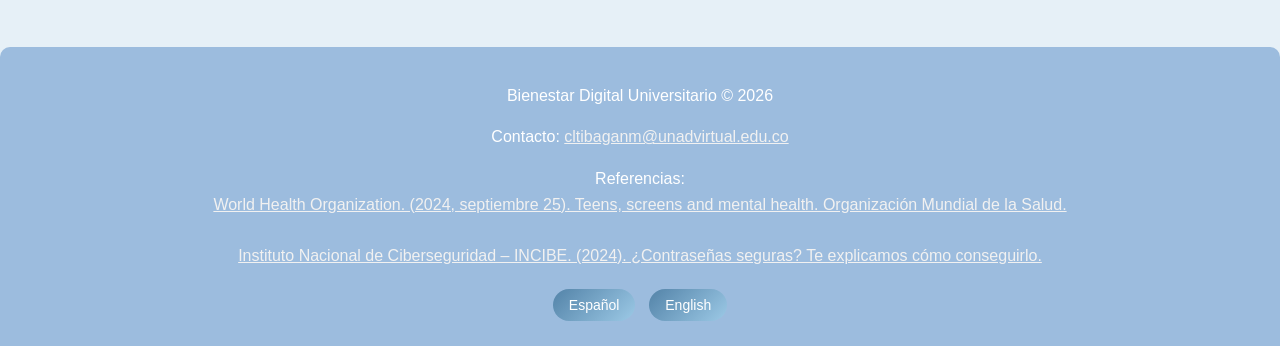
==== commit be893c31: "recursos" ====
--- a/modulo1.html
+++ b/modulo1.html
@@ -17,7 +17,7 @@
         <nav>
             <ul>
                 <li><a id="nav-inicio" href="index.html">Inicio</a></li>
-                <li><a id="nav-mod1" href="modulo1.html">Comprensión del bienestar digital</a></li>
+                <li><a id="nav-mod1" class="activo" href="modulo1.html">Comprensión del bienestar digital</a></li>
                 <li><a id="nav-mod2" href="modulo2.html">Hábitos saludables en línea</a></li>
                 <li><a id="nav-mod3" href="modulo3.html">Fundamentos de ciberseguridad</a></li>
                 <li><a id="nav-mod4" href="modulo4.html">Gestión del tiempo digital</a></li>
@@ -28,6 +28,7 @@
     </header>
 
     <main>
+        <progress class="barra-progreso" value="2" max="6"></progress>
 
         <h2 id="mod1-titulo">Módulo 1: Comprensión del bienestar digital</h2>
 
--- a/style.css
+++ b/style.css
@@ -1,30 +1,61 @@
-/* ESTILOS GENERALES  */
+/*ESTILOS GENERALES*/
 body {
     margin: 0;
     padding: 0;
     font-family: "Montserrat", sans-serif;
     background-color: #e6f0f7;
     color: #333;
-    line-height: 1.6;
+    line-height: 1.6; /* espacio entre líneas */
     text-align: justify;
-}
-
+    font-size: 16px; 
+}
+
+/* párrafos */
+p{
+    font-size: 16px;
+}
+
+/* contenedor principal */
 main {
     padding: 25px;
     max-width: 1100px;
     margin: 0 auto;
 }
 
+/* listas */
+li{
+    font-size: 16px;
+}
+
 ul {
     margin: 0%;
 }
 
 ul li {
-    margin-bottom: 5px;
-}
-
-/*TITULO*/
-
+    margin-bottom: 5px; /* separación entre items */
+}
+
+/*HERO (sección principal de bienvenida)*/
+.hero {
+    background: #d6e9f7;
+    padding: 30px;
+    text-align: center;
+    border-radius: 10px;
+    margin-bottom: 20px;
+}
+
+/*botón del hero*/
+.btn-hero {
+    display: inline-block;
+    margin-top: 10px;
+    padding: 10px 20px;
+    background-color: #2bac3e;
+    color: white;
+    text-decoration: none;
+    border-radius: 5px;
+}
+
+/*TÍTULO PRINCIPAL*/
 #titulo {
     font-family: "Nunito", sans-serif;
     font-optical-sizing: auto;
@@ -32,8 +63,18 @@
     font-style: normal;
 }
 
-/* HEADER */
-
+/*BARRA DE PROGRESO*/
+.barra-progreso {
+    width: 100%;
+    height: 7px;
+    appearance: none;
+    -webkit-appearance: none;
+    border: none;
+    border-radius: 10px;
+    overflow: hidden;
+}
+
+/*HEADER*/
 header {
     background-color: #9cbcde;
     color: white;
@@ -53,6 +94,7 @@
     text-align: center;
 }
 
+/*logo en la esquina*/
 .logo {
     position: absolute;
     left: 20px;
@@ -62,8 +104,7 @@
     box-shadow: none;
 }
 
-/* BARRA NAVEGACIÓN */
-
+/*MENÚ DE NAVEGACIÓN*/
 nav ul {
     list-style: none;
     padding: 0;
@@ -81,43 +122,59 @@
     padding: 6px 12px;
     border-radius: 5px;
     transition: all 0.3s ease;
-}
-
+    font-size: 15px;
+}
+
+/*efecto al pasar el mouse*/
 nav ul li a:hover {
     background-color: rgba(255, 255, 255, 0.3);
 }
 
+/*item seleccionado*/
 #selected-item {
     color: #4c4cd4;
     font-weight: bold;
     border-bottom: 2px solid #4c4cd4;
 }
 
-/* SECCIONES */
-
+.activo {
+    background-color: white;
+    color: #1a1a7a;
+    font-weight: bold;
+}
+
+/*SECCIONES*/
 section {
     margin-bottom: 30px;
     background-color: #ffffff;
     padding: 25px;
     border-radius: 10px;
     box-shadow: 0 4px 10px rgba(0, 0, 0, 0.08);
-}
-
+     transition: all 0.3s ease;
+}
+
+section:hover {
+    transform: translateY(-5px);
+}
+
+/*títulos*/
 h1 {
     font-size: 36px;
 }
 
 h2 {
     color: #2bac3e;
-    font-size: 28px;
+    font-size: 30px;
     margin-bottom: 15px;
 }
 
 h3 {
-    color: #1a1a7a;
+    color: #1a1a7a; 
     margin-bottom: 10px;
-}
-
+    font-size: 22px;
+}
+
+/*subtítulos*/
 .subtitulos {
     font-weight: 700;
 }
@@ -126,8 +183,7 @@
     color: #00509e;
 }
 
-/* IMÁGENES */
-
+/*IMÁGENES*/
 img {
     max-width: 100%;
     height: auto;
@@ -135,14 +191,24 @@
     margin: 10px auto;
     border-radius: 10px;
     box-shadow: 0 2px 8px rgba(0, 0, 0, 0.1);
-}
-
-/*REFERENCIAS IMAGENES*/
+    transition: all 0.3s ease;
+
+}
+
+.contenedores img:hover {
+    transform: scale(1.05);
+    box-shadow: 0 8px 20px rgba(0, 0, 0, 0.2);
+}
+/*referencia de imágenes*/
 .img-ref {
     display: flex;
     flex-direction: column;
     align-items: center;
     max-width: 400px;
+    
+}
+img:hover {
+    border: 3px solid #2bac3e;
 }
 
 .ref {
@@ -150,7 +216,6 @@
     text-align: center;
     color: #555;
 
-
 }
 
 .ref a {
@@ -162,7 +227,7 @@
     text-decoration: underline;
 }
 
-/* INDEX MODULOS*/
+/*CONTENEDORES (módulos) */
 .contenedores {
     display: flex;
     flex-wrap: wrap;
@@ -180,8 +245,7 @@
     max-width: 400px;
 }
 
-/* BOTÓN VIDEO */
-
+/*BOTÓN VIDEO*/
 .btn-video {
     display: inline-block;
     padding: 12px 25px;
@@ -194,7 +258,19 @@
     margin-top: 10px;
 }
 
-/*BOTONES ESPAÑOL/INGLES*/
+.btn-video:hover {
+    background-color: #cc0000;
+}
+button, .btn-hero, .btn-video {
+    transition: all 0.3s ease;
+}
+
+button:hover, .btn-hero:hover, .btn-video:hover {
+    transform: scale(1.05);
+    opacity: 0.9;
+}
+
+/*BOTONES IDIOMA*/
 button {
     background: linear-gradient(135deg, #5383a8, #9cc9e6);
     color: #fff;
@@ -206,12 +282,8 @@
     font-size: 14px;
 }
 
-.btn-video:hover {
-    background-color: #cc0000;
-}
-
-/* QUIZ */
-
+
+/*QUIZ*/
 .quiz-section {
     background: #ffffff;
     padding: 15px;
@@ -251,7 +323,6 @@
 }
 
 /* FOOTER */
-
 footer {
     background-color: #9cbcde;
     color: white;
